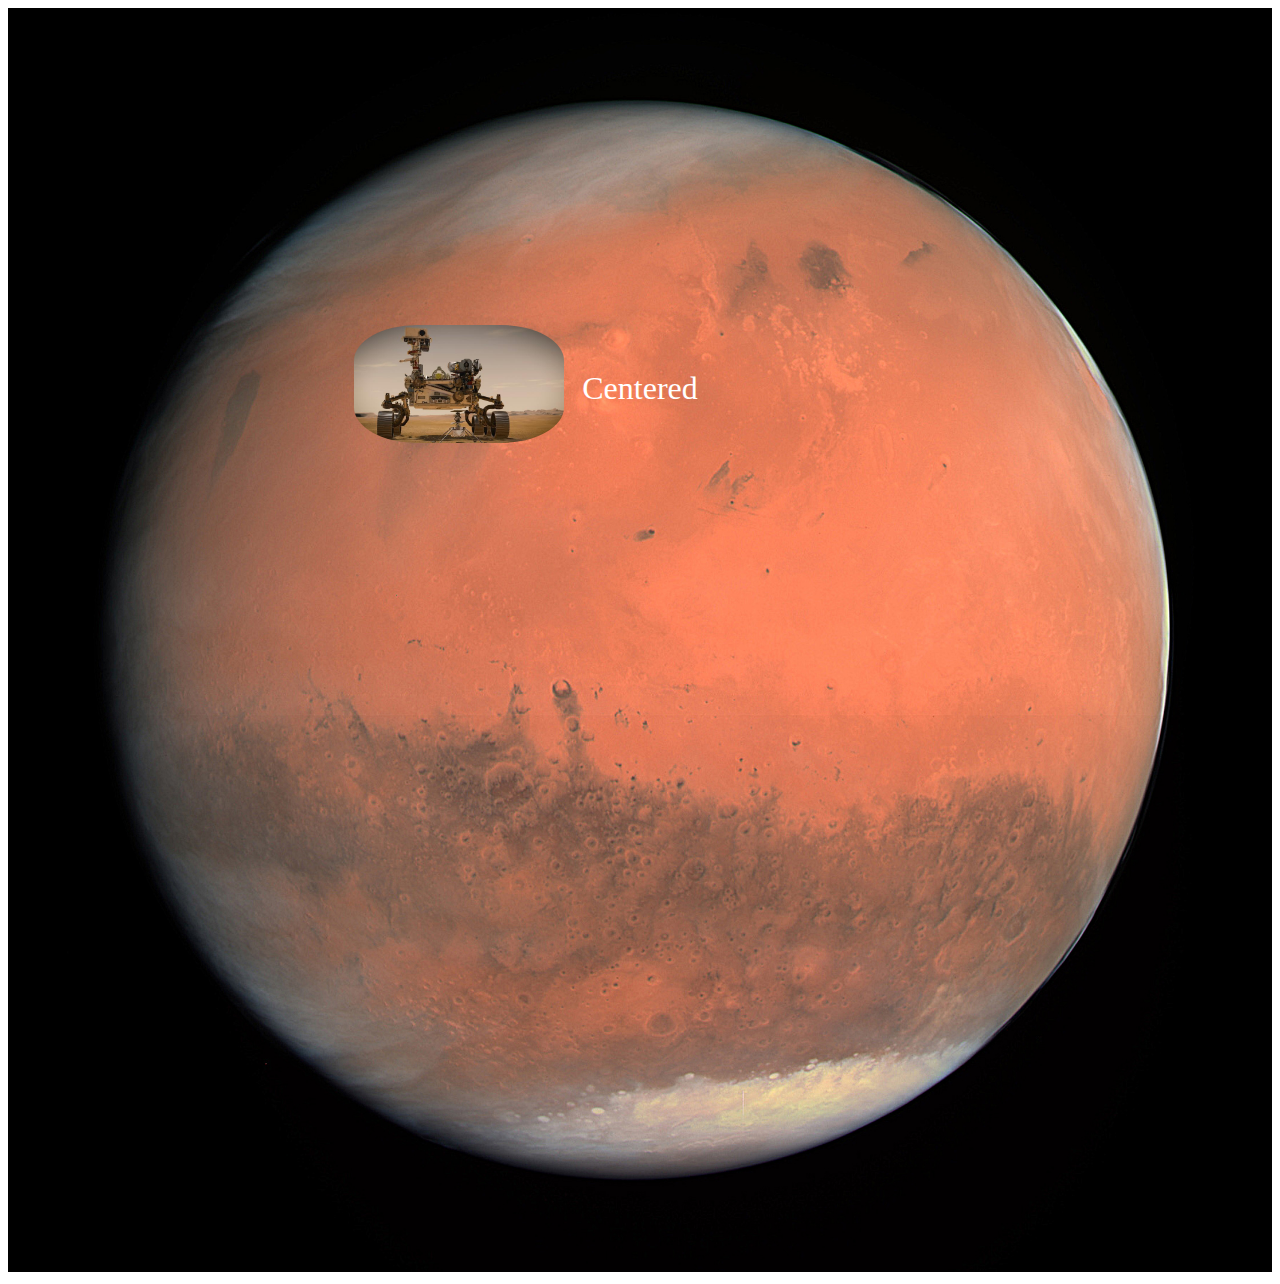
==== index.html @ 81d47b58 "Mars rover idea" ====
<!DOCTYPE html>
<html>
    <head>
        <meta charset="utf-8">
        <meta http-equiv="X-UA-Compatible" content="IE=edge">
        <title>ART 151 Project 2 Text Game</title>
        <meta name="description" content="">
        <meta name="viewport" content="width=device-width, initial-scale=1">
        <link rel="stylesheet" type="text/css" media="screen" href="main.css">
    </head>


    <body>
        <div class="container">
            <img src="Images/Mars Planet.jpg" style="width:100%;">
            <div class="centered_title">Centered</div>
            <div class="rover">
                <img src="Images/Rover.jpg" style="max-width: 30%; max-height: 30%; border-radius: 30%;">
            </div>
          </div>
    </body>
</html>
---- main.css ----
.container {
    position: relative;
    text-align: center;
    color: white;
  }

  .centered_title {
    position: absolute;
    top: 30%;
    left: 50%;
    transform: translate(-50%, -50%);
    font-size: xx-large;
  }

  .rover {
    position: absolute;
    top: 25%;
    left: 8%;
  }
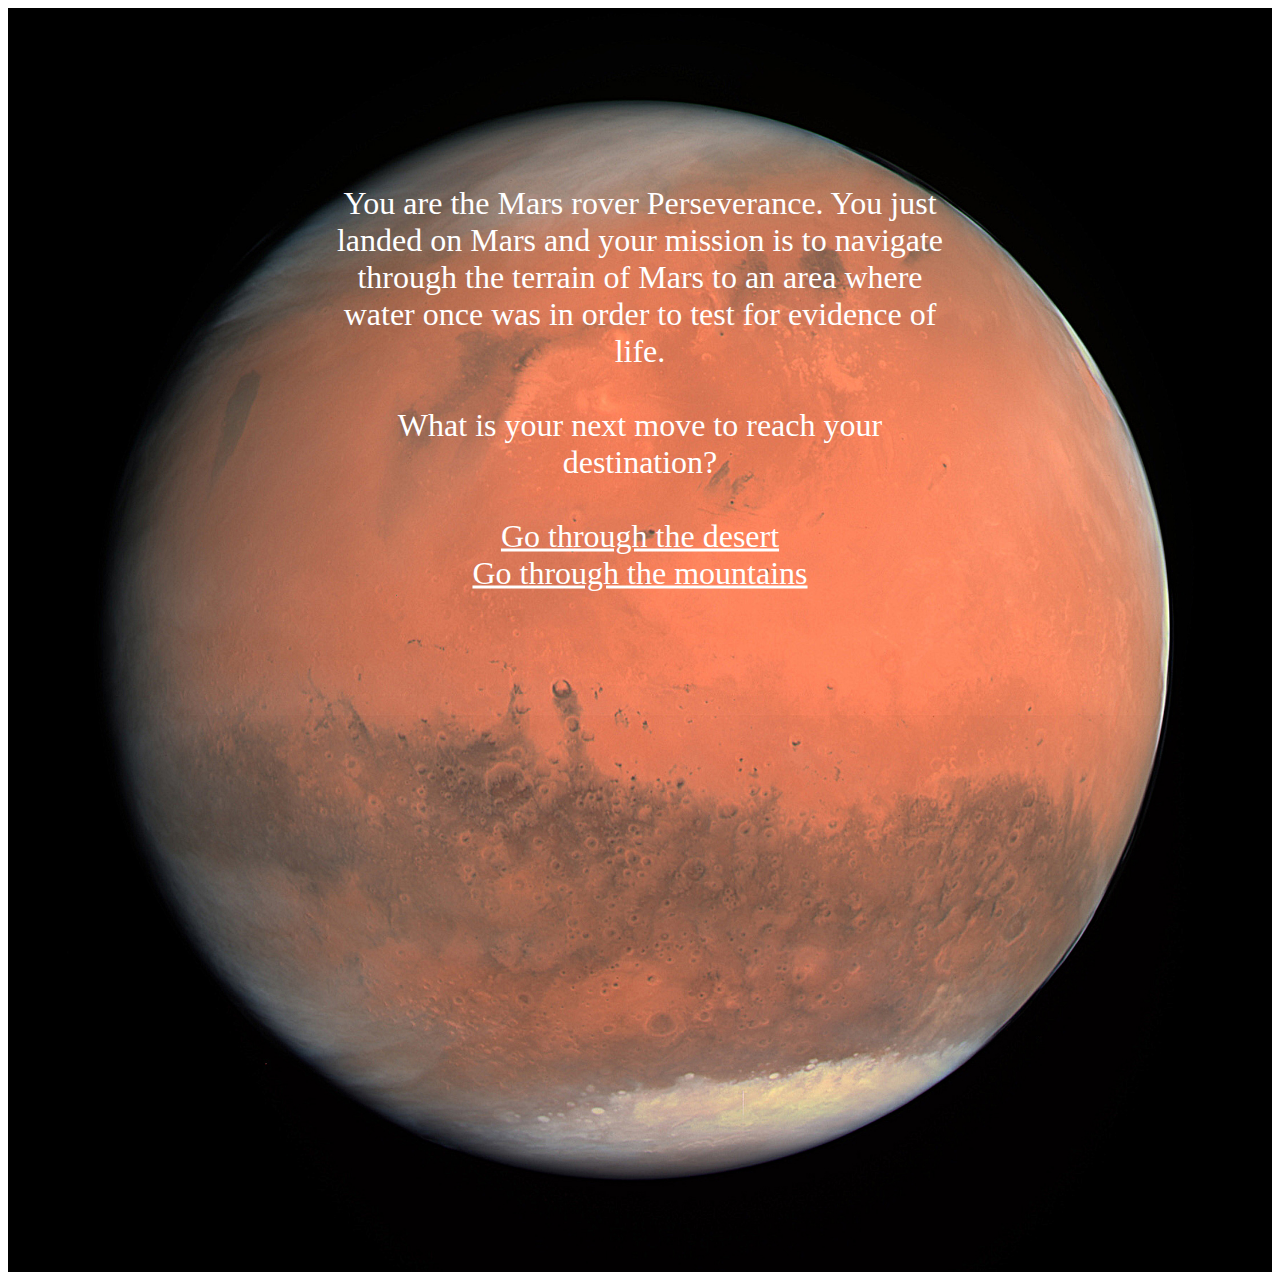
==== commit 56617976: "Finished text and images for all pages. Still need to resize images and make everything look nice." ====
--- a/index.html
+++ b/index.html
@@ -13,10 +13,20 @@
     <body>
         <div class="container">
             <img src="Images/Mars Planet.jpg" style="width:100%;">
-            <div class="centered_title">Centered</div>
-            <div class="rover">
+            <div class="centered_title">
+                You are the Mars rover Perseverance. You just landed on Mars and your mission is to navigate through the terrain of Mars to an area where water once was in order to test for evidence of life.
+                <br/>
+                <br/>
+                What is your next move to reach your destination?
+                <br/>
+                <br/>
+                <a href="desert.html" class="options">Go through the desert</a>
+                <br/>
+                <a href="mountains.html" class="options">Go through the mountains</a>
+            </div>
+            <!--div class="roverStart">
                 <img src="Images/Rover.jpg" style="max-width: 30%; max-height: 30%; border-radius: 30%;">
-            </div>
+            </div-->
           </div>
     </body>
 </html>--- a/main.css
+++ b/main.css
@@ -12,8 +12,44 @@
     font-size: xx-large;
   }
 
-  .rover {
+  .centered_title_hill {
     position: absolute;
-    top: 25%;
-    left: 8%;
+    top: 30%;
+    left: 50%;
+    transform: translate(-50%, -50%);
+    font-size: xx-large;
+  }
+
+  .roverStart {
+    position: absolute;
+    top: 18%;
+    left: 15%;
+  }
+
+  .roverDesert {
+    position: absolute;
+    top: 18%;
+    left: 55%;
+  }
+
+  .roverHill {
+    position: absolute;
+    top: 30%;
+    left: 55%;
+  }
+
+  .roverRiver {
+    position: absolute;
+    top: 40%;
+    left: 55%;
+  }
+
+  .roverCraters {
+    position: absolute;
+    top: 45%;
+    left: 60%;
+  }
+
+  .options {
+    color: white;
   }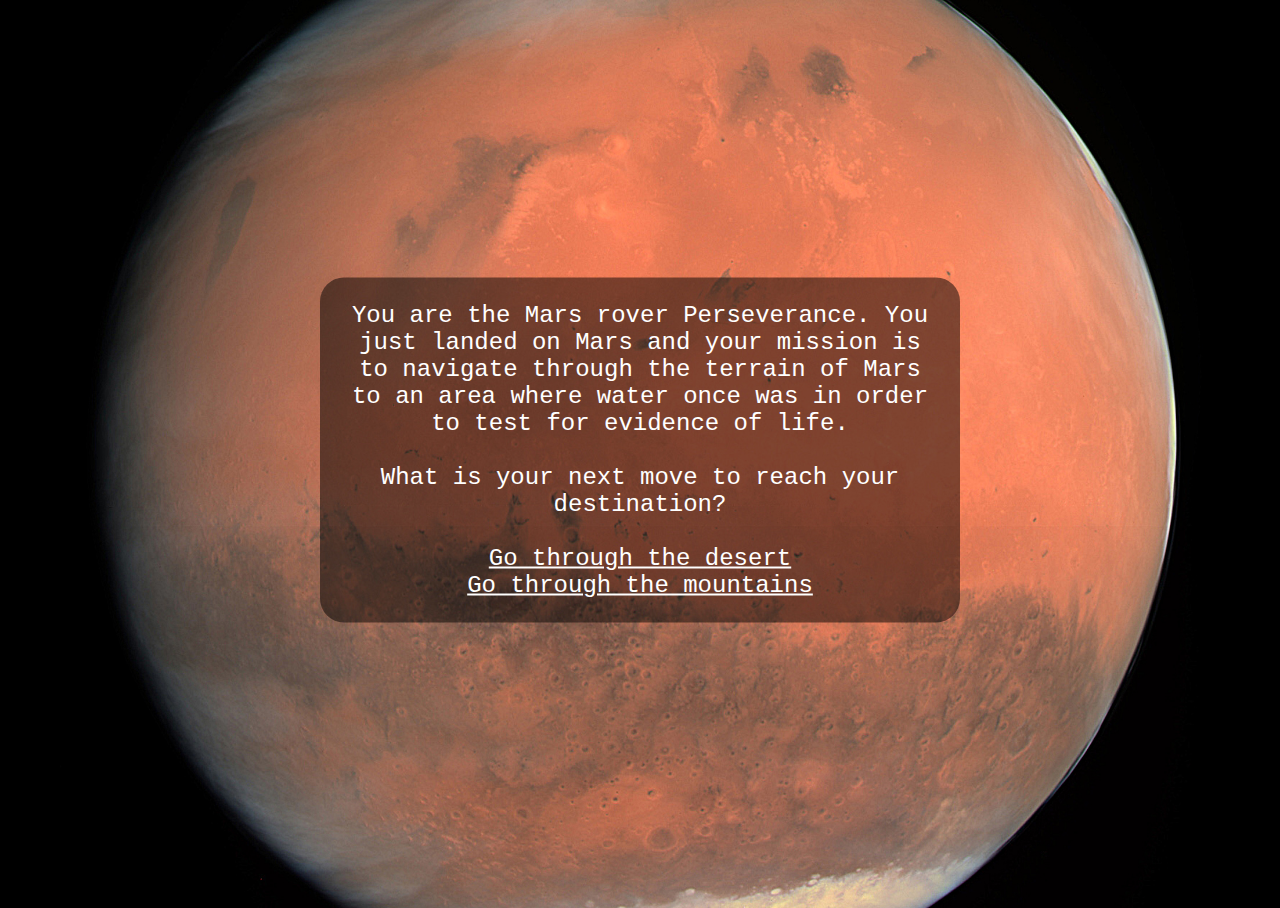
==== commit 5c8abe2d: "Fixed literally everything" ====
--- a/index.html
+++ b/index.html
@@ -1,32 +1,37 @@
 <!DOCTYPE html>
 <html>
-    <head>
-        <meta charset="utf-8">
-        <meta http-equiv="X-UA-Compatible" content="IE=edge">
-        <title>ART 151 Project 2 Text Game</title>
-        <meta name="description" content="">
-        <meta name="viewport" content="width=device-width, initial-scale=1">
-        <link rel="stylesheet" type="text/css" media="screen" href="main.css">
-    </head>
+<style>
+    html {
+        background: url(Images/Mars\ Planet.jpg) no-repeat center center fixed;
+        background-size: cover;
+        height: 100%;
+        overflow: hidden;
+    }
+</style>
+
+<head>
+    <meta charset="utf-8">
+    <meta http-equiv="X-UA-Compatible" content="IE=edge">
+    <title>ART 151 Project 2 Text Game</title>
+    <meta name="description" content="">
+    <meta name="viewport" content="width=device-width, initial-scale=1">
+    <link rel="stylesheet" type="text/css" media="screen" href="main.css">
+</head>
 
 
-    <body>
-        <div class="container">
-            <img src="Images/Mars Planet.jpg" style="width:100%;">
-            <div class="centered_title">
-                You are the Mars rover Perseverance. You just landed on Mars and your mission is to navigate through the terrain of Mars to an area where water once was in order to test for evidence of life.
-                <br/>
-                <br/>
-                What is your next move to reach your destination?
-                <br/>
-                <br/>
-                <a href="desert.html" class="options">Go through the desert</a>
-                <br/>
-                <a href="mountains.html" class="options">Go through the mountains</a>
-            </div>
-            <!--div class="roverStart">
-                <img src="Images/Rover.jpg" style="max-width: 30%; max-height: 30%; border-radius: 30%;">
-            </div-->
-          </div>
-    </body>
+<body>
+    <div class="centered_title">
+        You are the Mars rover Perseverance. You just landed on Mars and your mission is to navigate through the terrain
+        of Mars to an area where water once was in order to test for evidence of life.
+        <br />
+        <br />
+        What is your next move to reach your destination?
+        <br />
+        <br />
+        <a href="desert.html" class="options">Go through the desert</a>
+        <br />
+        <a href="mountains.html" class="options">Go through the mountains</a>
+    </div>
+</body>
+
 </html>--- a/main.css
+++ b/main.css
@@ -1,55 +1,40 @@
-.container {
-    position: relative;
+body {
+    height: 100%;
+    width: 100%;
+}
+
+.centered_title {
+    background: rgba(0,0,0, 0.5);
+    color: white;
+    border-radius: 1em;
+    padding: 1em;
+    position: absolute;
     text-align: center;
-    color: white;
-  }
-
-  .centered_title {
-    position: absolute;
-    top: 30%;
+    top: 50%;
     left: 50%;
     transform: translate(-50%, -50%);
-    font-size: xx-large;
-  }
+    color: white;
+    font-size: x-large;
+    font-family: "Lucida Console", monospace;   
+}
 
-  .centered_title_hill {
-    position: absolute;
-    top: 30%;
-    left: 50%;
-    transform: translate(-50%, -50%);
-    font-size: xx-large;
-  }
+.options {
+    color: white;
+}
 
-  .roverStart {
-    position: absolute;
-    top: 18%;
-    left: 15%;
-  }
-
-  .roverDesert {
-    position: absolute;
-    top: 18%;
-    left: 55%;
-  }
-
-  .roverHill {
-    position: absolute;
-    top: 30%;
-    left: 55%;
-  }
-
-  .roverRiver {
-    position: absolute;
-    top: 40%;
-    left: 55%;
-  }
-
-  .roverCraters {
-    position: absolute;
-    top: 45%;
-    left: 60%;
-  }
-
-  .options {
-    color: white;
-  }+.centered_title_backup {
+  position: absolute;
+  text-align: center;
+  top: 50%;
+  left: 50%;
+  margin-right: -50%;
+  transform: translate(-50%, -50%);
+  color: white;
+  margin-left: auto;
+  margin-top: auto;
+  margin-bottom: auto;
+  text-align: center;
+  vertical-align: middle;
+  font-size: x-large;
+  font-family: "Lucida Console", monospace;   
+}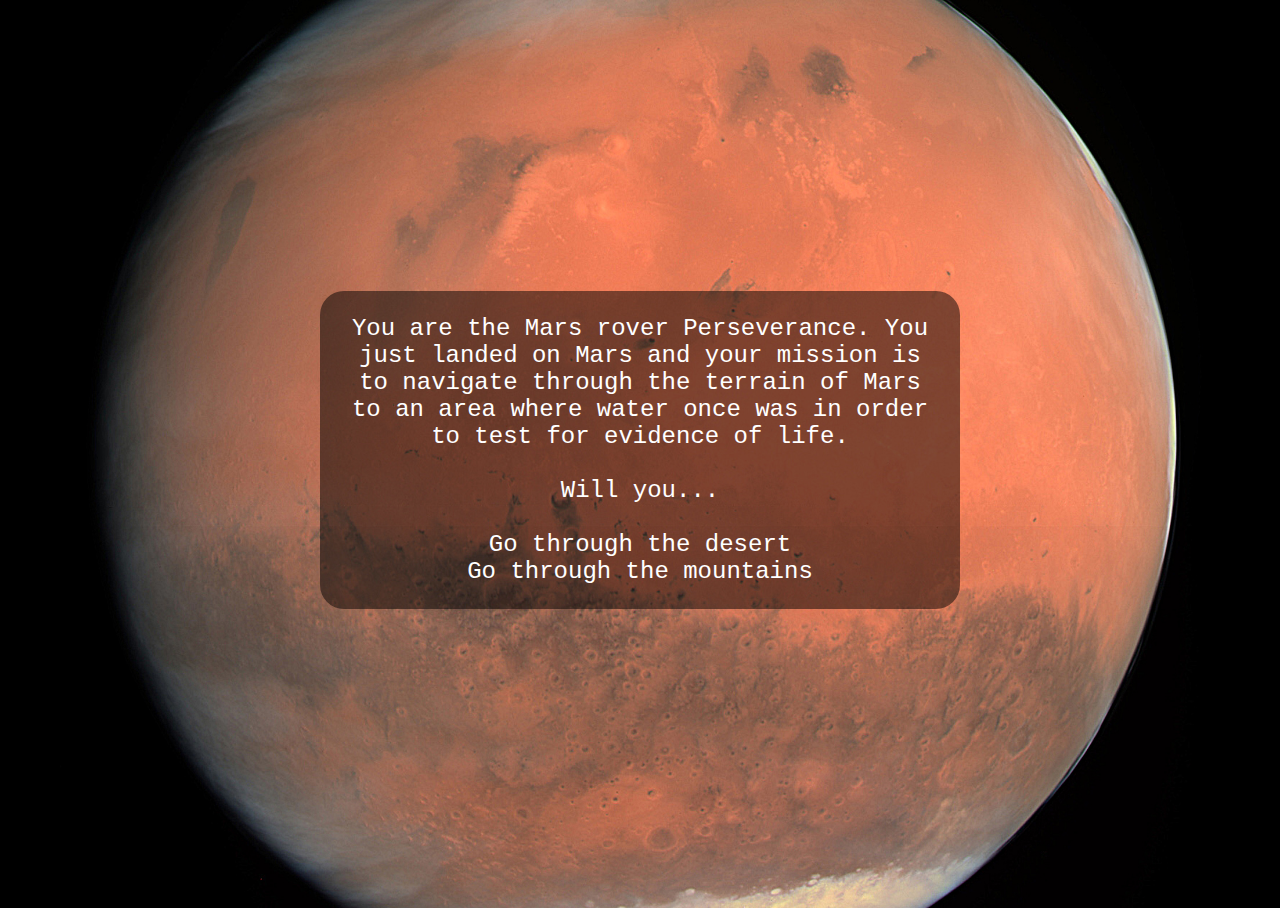
==== commit 02d0e1ca: "Changed the language to make it more active." ====
--- a/index.html
+++ b/index.html
@@ -25,7 +25,7 @@
         of Mars to an area where water once was in order to test for evidence of life.
         <br />
         <br />
-        What is your next move to reach your destination?
+        Will you...
         <br />
         <br />
         <a href="desert.html" class="options">Go through the desert</a>
--- a/main.css
+++ b/main.css
@@ -5,7 +5,6 @@
 
 .centered_title {
     background: rgba(0,0,0, 0.5);
-    color: white;
     border-radius: 1em;
     padding: 1em;
     position: absolute;
@@ -20,6 +19,7 @@
 
 .options {
     color: white;
+    text-decoration: none;
 }
 
 .centered_title_backup {
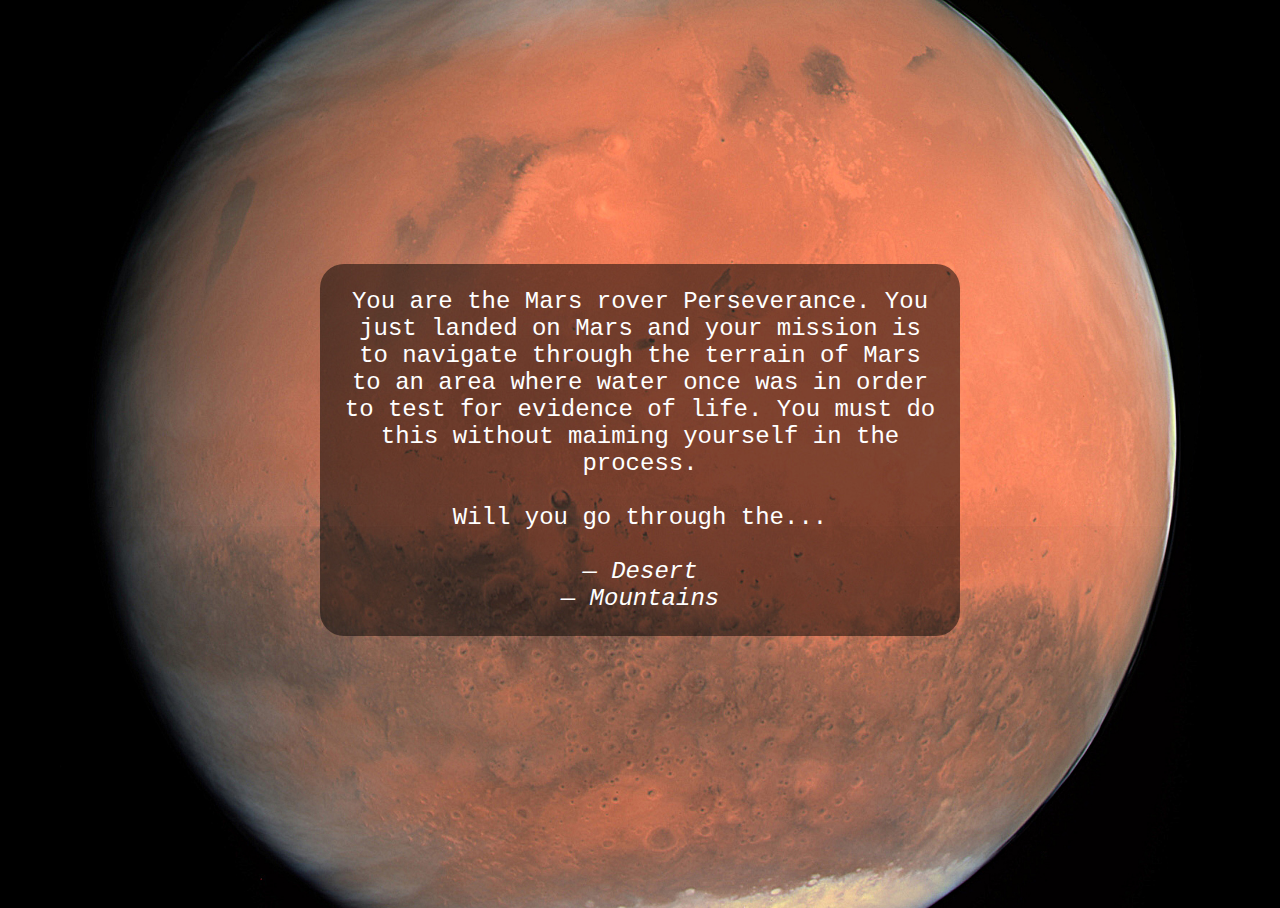
==== commit 7f498d9e: "Changed the language and italicized the options to make them stand out." ====
--- a/index.html
+++ b/index.html
@@ -22,15 +22,15 @@
 <body>
     <div class="centered_title">
         You are the Mars rover Perseverance. You just landed on Mars and your mission is to navigate through the terrain
-        of Mars to an area where water once was in order to test for evidence of life.
+        of Mars to an area where water once was in order to test for evidence of life. You must do this without maiming yourself in the process.
         <br />
         <br />
-        Will you...
+        Will you go through the...
         <br />
         <br />
-        <a href="desert.html" class="options">Go through the desert</a>
+        <a href="desert.html" class="options">— Desert</a>
         <br />
-        <a href="mountains.html" class="options">Go through the mountains</a>
+        <a href="mountains.html" class="options">— Mountains</a>
     </div>
 </body>
 
--- a/main.css
+++ b/main.css
@@ -20,6 +20,9 @@
 .options {
     color: white;
     text-decoration: none;
+    font-style: italic;
+    font-size: x-large;
+    font-weight: normal;
 }
 
 .centered_title_backup {
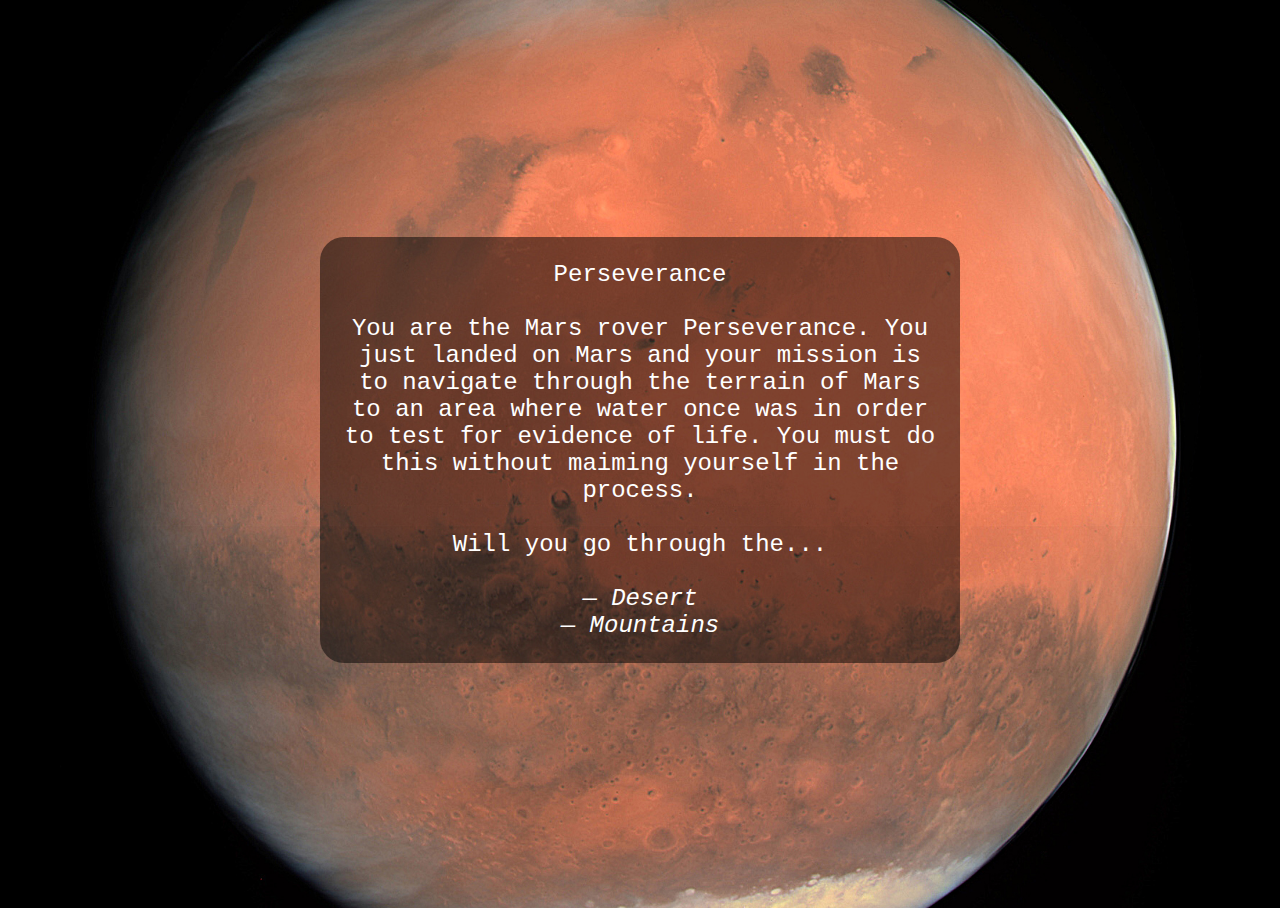
==== commit b810ac26: "Changed index title word" ====
--- a/index.html
+++ b/index.html
@@ -21,6 +21,9 @@
 
 <body>
     <div class="centered_title">
+        Perseverance
+        <br />
+        <br />
         You are the Mars rover Perseverance. You just landed on Mars and your mission is to navigate through the terrain
         of Mars to an area where water once was in order to test for evidence of life. You must do this without maiming yourself in the process.
         <br />
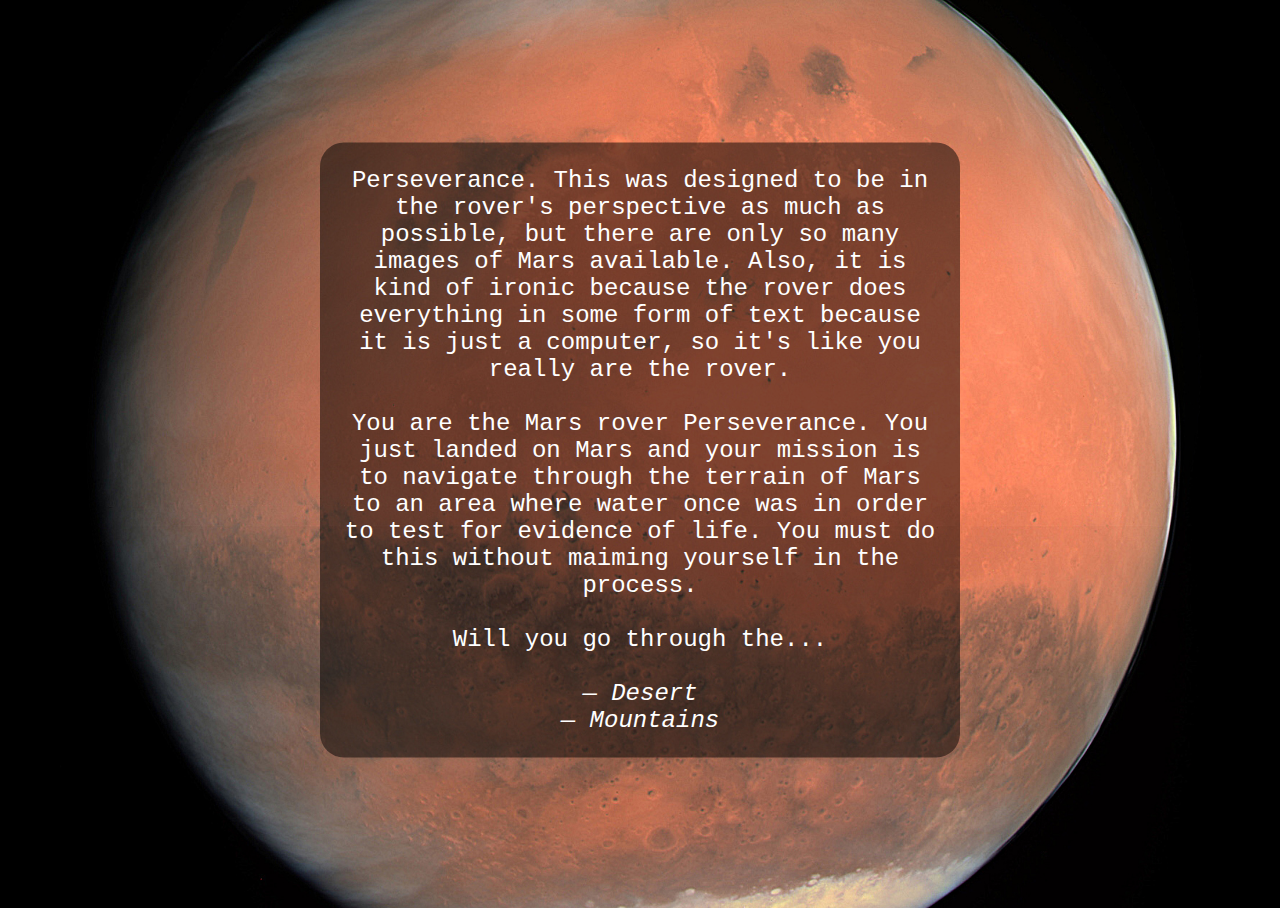
==== commit 45a1d21f: "Changed title again" ====
--- a/index.html
+++ b/index.html
@@ -21,11 +21,14 @@
 
 <body>
     <div class="centered_title">
-        Perseverance
+        Perseverance. This was designed to be in the rover's perspective as much as possible, but there are only so many
+        images of Mars available. Also, it is kind of ironic because the rover does everything in some form of text
+        because it is just a computer, so it's like you really are the rover.
         <br />
         <br />
         You are the Mars rover Perseverance. You just landed on Mars and your mission is to navigate through the terrain
-        of Mars to an area where water once was in order to test for evidence of life. You must do this without maiming yourself in the process.
+        of Mars to an area where water once was in order to test for evidence of life. You must do this without maiming
+        yourself in the process.
         <br />
         <br />
         Will you go through the...
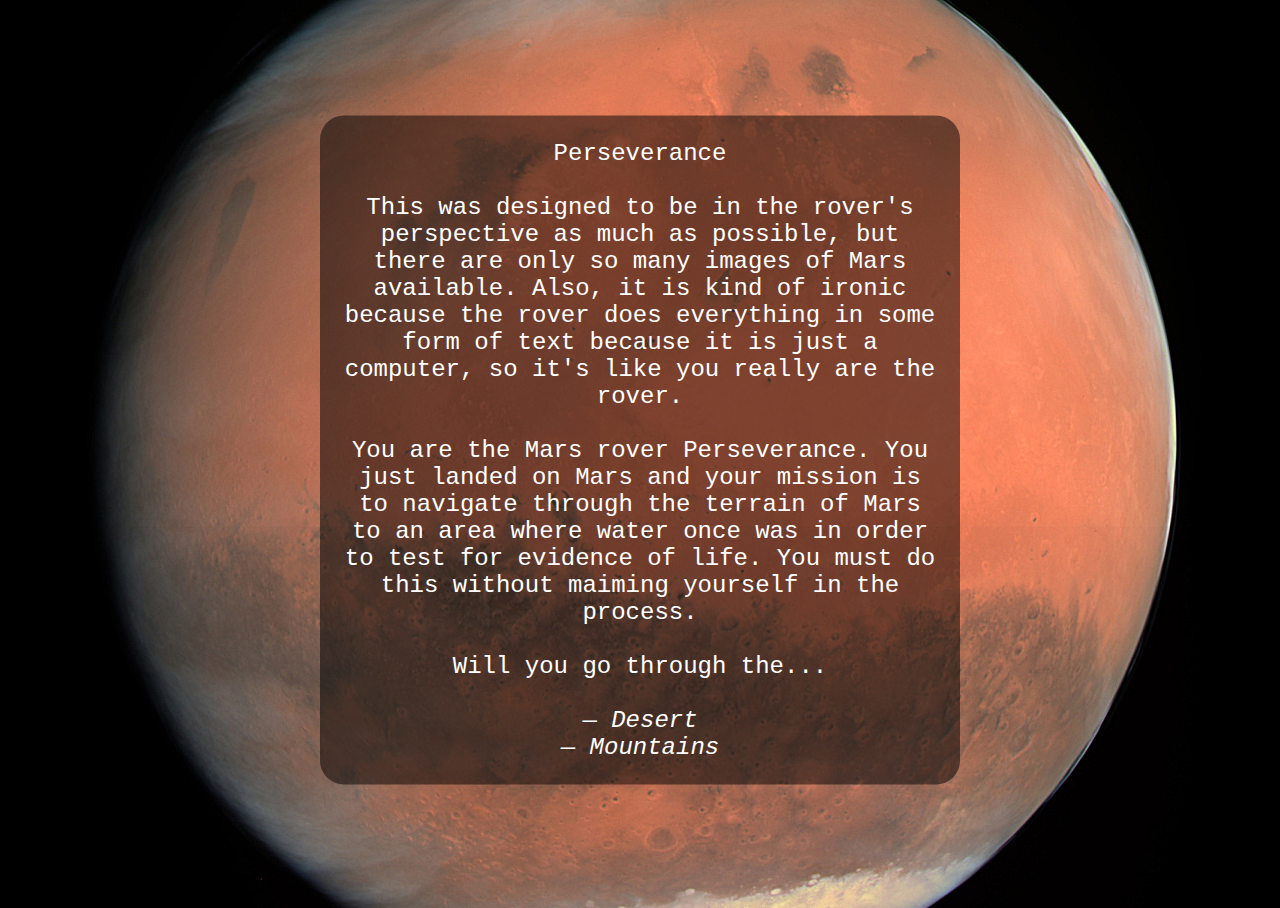
==== commit 884439a9: "Changed title again" ====
--- a/index.html
+++ b/index.html
@@ -21,7 +21,10 @@
 
 <body>
     <div class="centered_title">
-        Perseverance. This was designed to be in the rover's perspective as much as possible, but there are only so many
+        Perseverance
+        <br />
+        <br />
+        This was designed to be in the rover's perspective as much as possible, but there are only so many
         images of Mars available. Also, it is kind of ironic because the rover does everything in some form of text
         because it is just a computer, so it's like you really are the rover.
         <br />
